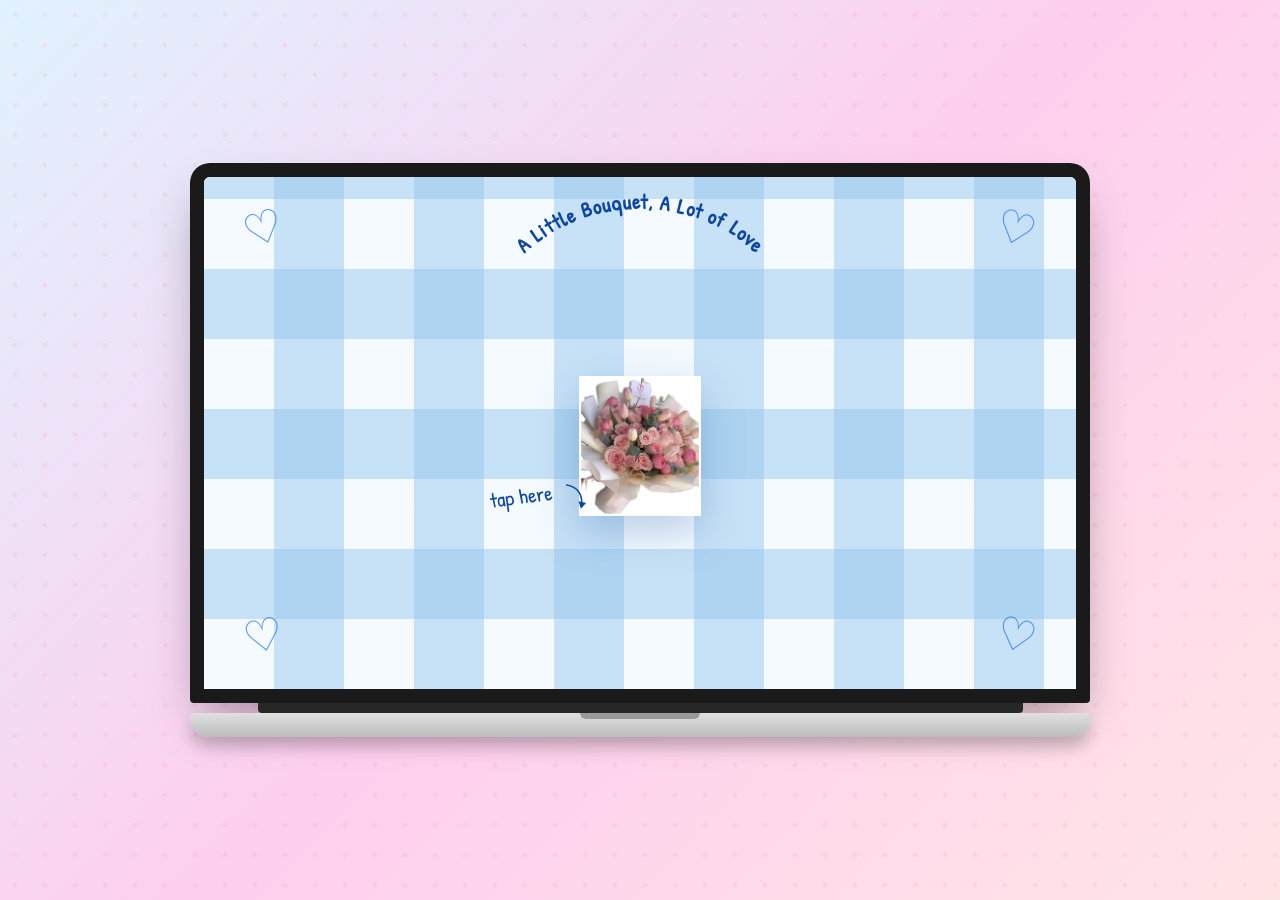
==== index.html @ b3d1d7ff "Initial commit" ====
<!DOCTYPE html>
<html lang="en">
<head>
    <meta charset="UTF-8">
    <meta name="viewport" content="width=device-width, initial-scale=1.0">
    <title>Surprise Gift Card 💖</title>
    <link rel="stylesheet" href="style.css">
    <!-- Google Fonts -->
    <link href="https://fonts.googleapis.com/css2?family=Dancing+Script:wght@700&family=Patrick+Hand&family=Poppins:wght@400;600;800&family=Reenie+Beanie&display=swap" rel="stylesheet">
</head>
<body>

    <div class="heart-bg"></div>

    <div id="laptop-container">
        <div id="laptop-screen">
            <div class="webcam"></div>
            
            <!-- SCENE 0: BLUE GINGHAM STARTING SCREEN WITH POPPING REAL BOUQUET -->
            <div class="scene active" id="scene-intro" onclick="nextScene('acceptance')">
                <!-- 4 Corner Blue Hearts -->
                <div class="corner-heart top-left">♡</div>
                <div class="corner-heart top-right">♡</div>
                <div class="corner-heart bottom-left">♡</div>
                <div class="corner-heart bottom-right">♡</div>

                <!-- Arched Title Over Bouquet -->
                <div class="arched-title-wrapper">
                    <svg viewBox="0 0 600 230" class="arched-svg">
                        <path id="text-curve" d="M 60,210 A 240,190 0 0,1 540,210" fill="transparent" />
                        <text class="arched-text">
                            <textPath xlink:href="#text-curve" startOffset="50%" text-anchor="middle">
                                A Little Bouquet, A Lot of Love
                            </textPath>
                        </text>
                    </svg>
                </div>

                <!-- Center Interactive Real Bouquet & "Tap Here" Arrow -->
                <div class="intro-bouquet-center">
                    <img src="WhatsApp Image 2026-07-29 at 9.22.52 PM.jpeg "alt="Real Flower Bouquet" class="main-bouquet-img">
                    <div class="tap-prompt">
                        <span class="tap-text">tap here</span>
                        <svg class="curved-arrow" viewBox="0 0 60 50">
                            <path d="M 10,10 Q 35,10 40,35" fill="none" stroke="#0d47a1" stroke-width="2.5" stroke-linecap="round"/>
                            <polygon points="34,33 40,45 47,34" fill="#0d47a1"/>
                        </svg>
                    </div>
                </div>
            </div>

            <!-- Scene 1: Acceptance Question -->
            <div class="scene" id="scene-acceptance">
                <div class="scene-content">
                    <h1 class="glow-title">WILL YOU ACCEPT MY GIFT?</h1>
                    <p class="subtitle">POV: A special surprise just for you on Girlfriend's Day 💕</p>
                    
                    <div class="character-wrapper">
                        <div class="cute-character">
                            <div class="eye left"></div>
                            <div class="eye right"></div>
                            <div class="blush left"></div>
                            <div class="blush right"></div>
                            <div class="smile"></div>
                            <div class="holding-heart">❤️</div>
                        </div>
                    </div>

                    <div class="btn-group">
                        <button class="btn btn-yes" onclick="nextScene('choices')">YES! ✨</button>
                        <button class="btn btn-no" id="btn-no" onmouseover="moveButton()" onclick="moveButton()">NO 😜</button>
                    </div>
                </div>
            </div>

            <!-- Scene 2: Choose Gifts -->
            <div class="scene" id="scene-choices">
                <div class="scene-content">
                    <h2>Pick Your First Surprise 🎁</h2>
                    <p class="instruction">Choose one to open first!</p>

                    <div class="choices-container">
                        <div class="choice-card" onclick="selectGift(this, 'letter')">
                            <div class="icon">✉️</div>
                            <h3>Love Letter</h3>
                        </div>
                        <div class="choice-card" onclick="selectGift(this, 'bouquet')">
                            <div class="icon">💐</div>
                            <h3>Flowers</h3>
                        </div>
                        <div class="choice-card" onclick="selectGift(this, 'playlist')">
                            <div class="icon">🎶</div>
                            <h3>Our Song</h3>
                        </div>
                    </div>

                    <button class="btn btn-next hidden" id="btn-reveal" onclick="nextScene('memories')">Reveal Surprise ✨</button>
                </div>
            </div>

            <!-- Scene 3: Letters & Memories -->
            <div class="scene" id="scene-memories">
                <div class="scene-content">
                    <div class="polaroid-card">
                        <div class="polaroid-img">
                            <div class="heart-photo">💖</div>
                        </div>
                        <div class="polaroid-caption">
                            <h3>To My Favorite Person</h3>
                            <p>Every single moment with you is my absolute favorite. Thank you for being so amazing, sweet, and caring!</p>
                        </div>
                    </div>
                    <button class="btn" onclick="nextScene('bouquet')">Build Your Bouquet 💐</button>
                </div>
            </div>

            <!-- Scene 4: Interactive Bouquet -->
            <div class="scene" id="scene-bouquet">
                <div class="scene-content">
                    <h2>Pick Flowers For Your Bouquet 🌸</h2>
                    <p class="instruction">Tap flowers to add them to your wrap!</p>

                    <div class="flower-picker">
                        <span onclick="addFlower('🌹')">🌹</span>
                        <span onclick="addFlower('🌸')">🌸</span>
                        <span onclick="addFlower('🌷')">🌷</span>
                        <span onclick="addFlower('🌻')">🌻</span>
                        <span onclick="addFlower('🌺')">🌺</span>
                        <span onclick="addFlower('✨')">✨</span>
                    </div>

                    <div class="bouquet-display" id="bouquet-display">
                        <div class="bouquet-wrap">💐</div>
                        <div class="flower-container" id="flower-container"></div>
                    </div>

                    <button class="btn" onclick="nextScene('song')">Listen to Our Song 🎵</button>
                </div>
            </div>

            <!-- Scene 5: Music Player -->
            <div class="scene" id="scene-song">
                <div class="scene-content">
                    <h2>I Love You So Much! ❤️</h2>
                    
                    <div class="music-player">
                        <div class="album-art spinning" id="album-art">
                            🎵
                        </div>
                        <div class="song-details">
                            <h3 class="song-title">I Think They Call This Love</h3>
                            <p class="artist-name">Elliot James Reay • <span style="color:#ff7675;">They Call This Love 💕</span></p>
                        </div>
                        <div class="player-controls">
                            <button class="control-btn" onclick="toggleAudio()" id="play-pause-btn">⏸️</button>
                        </div>
                        <div class="progress-bar-container">
                            <div class="progress-bar" id="progress-bar"></div>
                        </div>
                    </div>

                    <button class="btn" style="margin-top: 25px;" onclick="nextScene('scrapbook')">Next ➔</button>
                </div>
            </div>

            <!-- Scene 6: EXACT CANVA WEBPAGE REPLICA WITH RESET BUTTON -->
            <div class="scene" id="scene-scrapbook">
                <!-- Top Canva Navigation -->
                <div class="canva-header">
                    <div class="nav-links">
                        <span>Home</span>
                        <span>Fav</span>
                        <span>Surprise</span>
                        <span>Letter</span>
                    </div>
                </div>

                <!-- Giant Background Text -->
                <div class="bg-love-text">LOVE</div>
                
                <!-- Collage Board -->
                <div class="collage-board">
                    <!-- Polaroid 1: Far Left -->
                    <div class="item polaroid-frame pos-left-photo">
                        <div class="photo">🛵👩‍❤️‍👨</div>
                        <div class="heart-pattern">♥️ ♥️ ♥️ ♥️ ♥️ ♥️</div>
                    </div>

                    <!-- Lyric Card 1: Top Left -->
                    <div class="item lyric-box dark-box pos-top-left-lyric">
                        <div class="lyric-top">
                            <span>🎵 I Like Me Better</span>
                            <span>💖</span>
                        </div>
                        <div class="highlight-pill">Damn, I like me better when I'm with you 💕</div>
                    </div>

                    <!-- Lyric Card 2: Bottom Left -->
                    <div class="item lyric-box white-box pos-bottom-left-lyric">
                        <div class="lyric-top" style="color: #888;">we fell in love in oct...</div>
                        <p class="lyric-text">
                            <span class="red-circle">my girl</span>, my girl<br>
                            you'll be my girl 💕<br>
                            <span class="red-circle">my girl, my girl</span>
                        </p>
                    </div>

                    <!-- Polaroid 2: Center Left -->
                    <div class="item polaroid-frame pos-mid-left-photo">
                        <div class="photo">🏖️👫</div>
                        <div class="heart-pattern">♥️ ♥️ ♥️ ♥️ ♥️ ♥️</div>
                    </div>

                    <!-- Torn Note: Top Center -->
                    <div class="item torn-note pos-top-note">
                        p.s. i love u
                    </div>

                    <!-- Polaroid 3: Center Right -->
                    <div class="item polaroid-frame pos-center-photo">
                        <div class="photo">☕🥰</div>
                        <div class="heart-pattern">♥️ ♥️ ♥️ ♥️ ♥️ ♥️</div>
                    </div>

                    <!-- Lyric Card 3: Bottom Center -->
                    <div class="item lyric-box red-box pos-bottom-mid-lyric">
                        <div class="lyric-top">♥️ Nothing • Bruno Major</div>
                        <p class="lyric-text" style="font-size: 0.7rem; opacity: 0.9;">
                            Dumb conversations<br>lose track of time...
                        </p>
                    </div>

                    <!-- Lyric Card 4: Mid Right -->
                    <div class="item lyric-box hot-pink-box pos-right-lyric">
                        <div class="lyric-top">we fell in love in october 💕</div>
                        <p class="lyric-text">
                            You will be my world<br>
                            My world, my world,<br>
                            <span class="white-circle">my world</span>
                        </p>
                    </div>

                    <!-- Polaroid 4: Far Right -->
                    <div class="item polaroid-frame pos-right-photo">
                        <div class="photo">😘👩‍❤️‍👨</div>
                        <div class="heart-pattern">♥️ ♥️ ♥️ ♥️ ♥️ ♥️</div>
                    </div>
                </div>

                <!-- FLOATING RESET BUTTON AT BOTTOM CENTER -->
                <div class="reset-wrapper">
                    <button class="btn-reset" onclick="resetApp()">Start Again 🔄</button>
                </div>
            </div>

        </div>

        <!-- Laptop Hardware Detailing -->
        <div id="laptop-hinge"></div>
        <div id="laptop-keyboard-base">
            <div class="notch"></div>
        </div>
    </div>

    <!-- Audio Element -->
    <audio id="myAudio" loop>
        <source src="they-call-this-love.mp3" type="audio/mpeg">
    </audio>

    <script src="script.js"></script>
</body>
</html>
---- style.css ----
* {
    box-sizing: border-box;
    margin: 0;
    padding: 0;
}

body {
    font-family: 'Poppins', sans-serif;
    background: linear-gradient(135deg, #e0f2fe 0%, #fecfef 50%, #ffe4e6 100%);
    display: flex;
    justify-content: center;
    align-items: center;
    min-height: 100vh;
    overflow: hidden;
    position: relative;
}

/* Background Animations */
.heart-bg {
    position: absolute;
    width: 100%;
    height: 100%;
    background-image: radial-gradient(#ff85a1 10%, transparent 11%);
    background-size: 30px 30px;
    opacity: 0.15;
}

/* Laptop Frame Styling */
#laptop-container {
    width: 95%;
    max-width: 900px;
    display: flex;
    flex-direction: column;
    align-items: center;
    perspective: 1000px;
}

#laptop-screen {
    width: 100%;
    height: 540px;
    background-color: #fdfbfb;
    border: 14px solid #1a1a1a;
    border-radius: 20px 20px 4px 4px;
    box-shadow: 0 25px 50px -12px rgba(0, 0, 0, 0.35);
    position: relative;
    overflow: hidden;
    display: flex;
    flex-direction: column;
}

.webcam {
    width: 8px;
    height: 8px;
    background-color: #333;
    border-radius: 50%;
    position: absolute;
    top: -10px;
    left: 50%;
    transform: translateX(-50%);
    z-index: 100;
}

#laptop-hinge {
    width: 85%;
    height: 10px;
    background: #333;
    border-radius: 0 0 4px 4px;
}

#laptop-keyboard-base {
    width: 100%;
    height: 24px;
    background: linear-gradient(to bottom, #e0e0e0, #bcbcbc);
    border-radius: 4px 4px 18px 18px;
    box-shadow: 0 10px 15px rgba(0,0,0,0.2);
    position: relative;
}

.notch {
    width: 120px;
    height: 6px;
    background: #999;
    margin: 0 auto;
    border-radius: 0 0 6px 6px;
}

/* Scenes Container */
.scene {
    display: none;
    width: 100%;
    height: 100%;
    padding: 30px;
    position: absolute;
    top: 0;
    left: 0;
    opacity: 0;
    transition: opacity 0.5s ease-in-out;
    background: #fff;
}

.scene.active {
    display: flex;
    opacity: 1;
}

/* SCENE 0: BLUE GINGHAM STARTING SCREEN */
#scene-intro {
    background-color: #f4faff;
    background-image: 
        repeating-linear-gradient(90deg, transparent, transparent 70px, rgba(144, 195, 235, 0.45) 70px, rgba(144, 195, 235, 0.45) 140px),
        repeating-linear-gradient(0deg, transparent, transparent 70px, rgba(144, 195, 235, 0.45) 70px, rgba(144, 195, 235, 0.45) 140px);
    cursor: pointer;
    position: relative;
    overflow: hidden;
    flex-direction: column;
    justify-content: center;
    align-items: center;
}

/* 4 Tilted Corner Hearts */
.corner-heart {
    position: absolute;
    font-size: 2.8rem;
    color: #2b78e4;
    font-weight: 300;
    opacity: 0.75;
    user-select: none;
    line-height: 1;
}
.corner-heart.top-left { top: 30px; left: 40px; transform: rotate(-18deg); }
.corner-heart.top-right { top: 30px; right: 40px; transform: rotate(18deg); }
.corner-heart.bottom-left { bottom: 30px; left: 40px; transform: rotate(-12deg); }
.corner-heart.bottom-right { bottom: 30px; right: 40px; transform: rotate(15deg); }

/* Arched SVG Text */
.arched-title-wrapper {
    width: 100%;
    max-width: 580px;
    height: 140px;
    position: absolute;
    top: 20px;
    display: flex;
    justify-content: center;
    pointer-events: none;
}
.arched-svg { width: 100%; height: 100%; overflow: visible; }
.arched-text {
    font-family: 'Patrick Hand', 'Reenie Beanie', cursive;
    font-size: 34px;
    font-weight: 700;
    fill: #0d47a1;
    letter-spacing: 1.5px;
}

/* Center Bouquet Container - Adjusted margin to fit smaller image */
.intro-bouquet-center {
    position: relative;
    margin-top: 25px; 
    display: flex;
    flex-direction: column;
    align-items: center;
}

/* REAL FLOWER BOUQUET IMAGE - Scaled down to fit perfectly */
.main-bouquet-img {
    width: 140px;
    height: auto;
    max-height: 140px;
    object-fit: contain;
    filter: drop-shadow(0 15px 20px rgba(13, 71, 161, 0.25));
    animation: continuousPop 1.6s infinite cubic-bezier(0.175, 0.885, 0.32, 1.275);
    user-select: none;
    pointer-events: auto;
}

.tap-prompt {
    position: absolute;
    bottom: 5px;
    left: -80px;
    display: flex;
    align-items: center;
    pointer-events: none;
}
.tap-text {
    font-family: 'Patrick Hand', cursive;
    font-size: 1.3rem;
    color: #0d47a1;
    margin-right: 5px;
    transform: rotate(-8deg);
}
.curved-arrow { width: 40px; height: 30px; transform: rotate(10deg); }

/* Continuous Popping Keyframes - Adjusted scale to prevent clipping */
@keyframes continuousPop {
    0% {
        transform: scale(1) rotate(0deg);
    }
    18% {
        transform: scale(1.12) rotate(-3deg);
    }
    32% {
        transform: scale(0.95) rotate(2deg);
    }
    48% {
        transform: scale(1.08) rotate(-1deg);
    }
    65% {
        transform: scale(0.98) rotate(1deg);
    }
    100% {
        transform: scale(1) rotate(0deg);
    }
}

/* STANDARD SCENE CONTENT STYLING */
.scene-content {
    width: 100%;
    height: 100%;
    display: flex;
    flex-direction: column;
    justify-content: center;
    align-items: center;
    text-align: center;
    z-index: 10;
}

/* Typography & Buttons */
h1, h2 {
    color: #d63031;
    font-family: 'Dancing Script', cursive;
    font-size: 2.8rem;
    margin-bottom: 10px;
}

.instruction, .subtitle {
    color: #636e72;
    margin-bottom: 25px;
    font-size: 1rem;
}

.btn {
    background: linear-gradient(135deg, #ff7675, #d63031);
    color: white;
    border: none;
    padding: 12px 30px;
    font-size: 1.1rem;
    font-weight: 600;
    border-radius: 30px;
    cursor: pointer;
    box-shadow: 0 4px 15px rgba(214, 48, 49, 0.3);
    transition: all 0.3s ease;
    margin: 10px;
    z-index: 20;
}

.btn:hover {
    transform: translateY(-2px);
    box-shadow: 0 6px 20px rgba(214, 48, 49, 0.4);
}

.btn-no { background: #636e72; box-shadow: none; position: relative; }
.btn.hidden { display: none; }

/* Custom CSS Character */
.character-wrapper { margin: 20px 0; }
.cute-character {
    width: 100px; height: 100px; background: #fffae6; border-radius: 50%;
    position: relative; border: 3px solid #ff7675; box-shadow: 0 8px 16px rgba(0,0,0,0.1);
    animation: bounce 2s infinite ease-in-out;
}
.eye { width: 10px; height: 14px; background: #2d3436; border-radius: 50%; position: absolute; top: 35px; }
.eye.left { left: 28px; } .eye.right { right: 28px; }
.blush { width: 14px; height: 8px; background: #ff7675; border-radius: 50%; opacity: 0.6; position: absolute; top: 50px; }
.blush.left { left: 18px; } .blush.right { right: 18px; }
.smile { width: 16px; height: 8px; border-bottom: 3px solid #2d3436; border-radius: 0 0 10px 10px; position: absolute; bottom: 30px; left: 42px; }
.holding-heart { font-size: 1.5rem; position: absolute; bottom: -5px; right: 35px; animation: pulse 1.5s infinite; }

/* Scene 2 Cards */
.choices-container { display: flex; gap: 20px; margin-bottom: 25px; }
.choice-card {
    background: white; padding: 20px; border-radius: 15px; border: 2px solid #ffeaa7;
    cursor: pointer; width: 140px; transition: all 0.3s ease; box-shadow: 0 4px 10px rgba(0,0,0,0.05);
}
.choice-card:hover { transform: translateY(-5px); border-color: #ff7675; }
.choice-card.selected { border-color: #d63031; background: #fff5f5; transform: scale(1.05); }
.choice-card .icon { font-size: 2.5rem; margin-bottom: 10px; }

/* Polaroid Card (Scene 3) */
.polaroid-card {
    background: white; padding: 15px 15px 25px 15px; box-shadow: 0 10px 25px rgba(0,0,0,0.15);
    transform: rotate(-2deg); max-width: 300px; margin-bottom: 25px; border-radius: 4px;
}
.polaroid-img { background: #ffeaa7; height: 180px; display: flex; justify-content: center; align-items: center; font-size: 4rem; border-radius: 2px; }
.polaroid-caption h3 { font-family: 'Dancing Script', cursive; font-size: 1.8rem; margin-top: 15px; }
.polaroid-caption p { font-size: 0.85rem; color: #636e72; margin-top: 5px; }

/* Flower Builder */
.flower-picker { font-size: 2rem; display: flex; gap: 15px; background: white; padding: 10px 20px; border-radius: 30px; box-shadow: 0 4px 10px rgba(0,0,0,0.05); margin-bottom: 15px; }
.flower-picker span { cursor: pointer; transition: transform 0.2s; }
.flower-picker span:hover { transform: scale(1.3); }
.bouquet-display { position: relative; height: 120px; width: 100%; display: flex; justify-content: center; align-items: center; }
.bouquet-wrap { font-size: 4rem; }
.flower-container { position: absolute; top: 10px; display: flex; gap: 5px; }

/* Music Player */
.music-player { background: white; padding: 25px; border-radius: 20px; box-shadow: 0 10px 30px rgba(0,0,0,0.08); width: 280px; display: flex; flex-direction: column; align-items: center; }
.album-art { width: 100px; height: 100px; background: linear-gradient(135deg, #ff7675, #ffeaa7); border-radius: 50%; display: flex; justify-content: center; align-items: center; font-size: 2.5rem; margin-bottom: 15px; box-shadow: 0 6px 15px rgba(0,0,0,0.1); }
.album-art.spinning { animation: spin 8s linear infinite; }
.song-title { font-size: 1.1rem; color: #2d3436; font-weight: 600; }
.artist-name { font-size: 0.85rem; color: #636e72; margin-bottom: 15px; }
.control-btn { background: none; border: none; font-size: 2.2rem; cursor: pointer; transition: transform 0.2s; }
.control-btn:hover { transform: scale(1.1); }
.progress-bar-container { width: 100%; height: 6px; background: #dfe6e9; border-radius: 3px; margin-top: 15px; overflow: hidden; }
.progress-bar { width: 0%; height: 100%; background: #ff7675; transition: width 0.2s linear; }

/* SCENE 6: EXACT CANVA WEBPAGE REPLICA STYLING */
.scene#scene-scrapbook {
    background: #ff708a;
    padding: 0;
    overflow: hidden;
    position: relative;
    display: none;
}

.scene#scene-scrapbook.active {
    display: block;
}

/* Canva Header Bar */
.canva-header {
    width: 100%;
    padding: 12px 25px;
    display: flex;
    justify-content: flex-end;
    position: absolute;
    top: 0;
    left: 0;
    z-index: 20;
}

.nav-links {
    display: flex;
    gap: 20px;
    font-size: 0.8rem;
    color: rgba(255, 255, 255, 0.85);
    font-weight: 600;
    letter-spacing: 1px;
}

/* Giant Bold "LOVE" Background Text */
.bg-love-text {
    position: absolute;
    width: 100%;
    text-align: center;
    top: 50%;
    left: 50%;
    transform: translate(-50%, -50%);
    font-size: 19rem;
    font-weight: 900;
    color: #f31a45;
    letter-spacing: -5px;
    line-height: 1;
    user-select: none;
    z-index: 1;
}

/* Collage Container */
.collage-board {
    position: relative;
    width: 100%;
    height: 100%;
    z-index: 5;
}

.item {
    position: absolute;
    box-shadow: 0 12px 25px rgba(0,0,0,0.22);
    transition: all 0.3s cubic-bezier(0.175, 0.885, 0.32, 1.275);
    cursor: pointer;
}

.item:hover {
    transform: scale(1.18) rotate(0deg) !important;
    z-index: 100 !important;
    box-shadow: 0 20px 40px rgba(0,0,0,0.35);
}

/* Polaroid Frames with Heart Pattern */
.polaroid-frame {
    background: #ffffff;
    padding: 8px 8px 12px 8px;
    border-radius: 4px;
    width: 135px;
    text-align: center;
    border: 3px solid #fff;
}

.polaroid-frame .photo {
    background: #ffe6eb;
    height: 100px;
    display: flex;
    justify-content: center;
    align-items: center;
    font-size: 2.8rem;
    border-radius: 2px;
}

.heart-pattern {
    font-size: 8px;
    color: #ff4757;
    letter-spacing: 2px;
    margin-top: 6px;
    line-height: 10px;
    overflow: hidden;
    white-space: nowrap;
}

/* Lyric Boxes */
.lyric-box {
    padding: 10px 12px;
    border-radius: 12px;
    width: 155px;
    text-align: left;
}

.dark-box { background: rgba(30, 39, 46, 0.88); color: white; border: 1px solid rgba(255,255,255,0.2); }
.white-box { background: #ffffff; color: #2d3436; }
.red-box { background: #ff3838; color: white; }
.hot-pink-box { background: #ff007f; color: white; border: 2px solid #fff; }

.lyric-top { font-size: 0.6rem; opacity: 0.85; margin-bottom: 6px; font-weight: 600; }
.lyric-text { font-size: 0.75rem; font-weight: 600; line-height: 1.3; }

.highlight-pill {
    background: rgba(255, 234, 167, 0.25);
    border: 1px solid #ffeaa7;
    color: #fff;
    padding: 4px 6px;
    border-radius: 6px;
    font-size: 0.72rem;
    font-weight: 600;
}

/* Hand-drawn red & white circles around words */
.red-circle {
    border: 1.5px solid #ff4757;
    padding: 1px 4px;
    border-radius: 10px;
    display: inline-block;
    color: #ff4757;
}

.white-circle {
    border: 1.5px solid #ffffff;
    padding: 1px 5px;
    border-radius: 12px;
    display: inline-block;
}

/* Torn Sticky Note */
.torn-note {
    background: #fef08a;
    color: #422006;
    padding: 8px 16px;
    font-family: 'Reenie Beanie', 'Dancing Script', cursive;
    font-size: 1.5rem;
    border-radius: 2px;
    box-shadow: 2px 4px 10px rgba(0,0,0,0.15);
}

/* Coordinates */
.pos-left-photo { top: 110px; left: -15px; transform: rotate(-12deg); z-index: 10; }
.pos-top-left-lyric { top: 50px; left: 110px; transform: rotate(6deg); z-index: 12; }
.pos-bottom-left-lyric { bottom: 40px; left: 20px; transform: rotate(-6deg); z-index: 14; }
.pos-mid-left-photo { bottom: 80px; left: 170px; transform: rotate(8deg); z-index: 11; }

.pos-top-note { top: 35px; left: 50%; transform: translateX(-50%) rotate(-4deg); z-index: 15; }
.pos-center-photo { top: 120px; left: 47%; transform: rotate(5deg); z-index: 9; }
.pos-bottom-mid-lyric { bottom: 30px; left: 46%; transform: rotate(-4deg); z-index: 16; }

.pos-right-lyric { top: 90px; right: 80px; transform: rotate(-8deg); z-index: 13; }
.pos-right-photo { bottom: 50px; right: 15px; transform: rotate(10deg); z-index: 12; }

/* FLOATING RESET BUTTON STYLING */
.reset-wrapper {
    position: absolute;
    bottom: 12px;
    left: 50%;
    transform: translateX(-50%);
    z-index: 120;
}

.btn-reset {
    background: #ffffff;
    color: #f31a45;
    border: none;
    padding: 8px 22px;
    font-size: 0.9rem;
    font-weight: 700;
    border-radius: 25px;
    cursor: pointer;
    box-shadow: 0 6px 20px rgba(0, 0, 0, 0.25);
    transition: all 0.3s cubic-bezier(0.175, 0.885, 0.32, 1.275);
    font-family: 'Poppins', sans-serif;
}

.btn-reset:hover {
    background: #f31a45;
    color: #ffffff;
    transform: scale(1.08);
}

/* Animations */
@keyframes bounce { 0%, 100% { transform: translateY(0); } 50% { transform: translateY(-10px); } }
@keyframes pulse { 0%, 100% { transform: scale(1); } 50% { transform: scale(1.2); } }
@keyframes spin { 100% { transform: rotate(360deg); } }
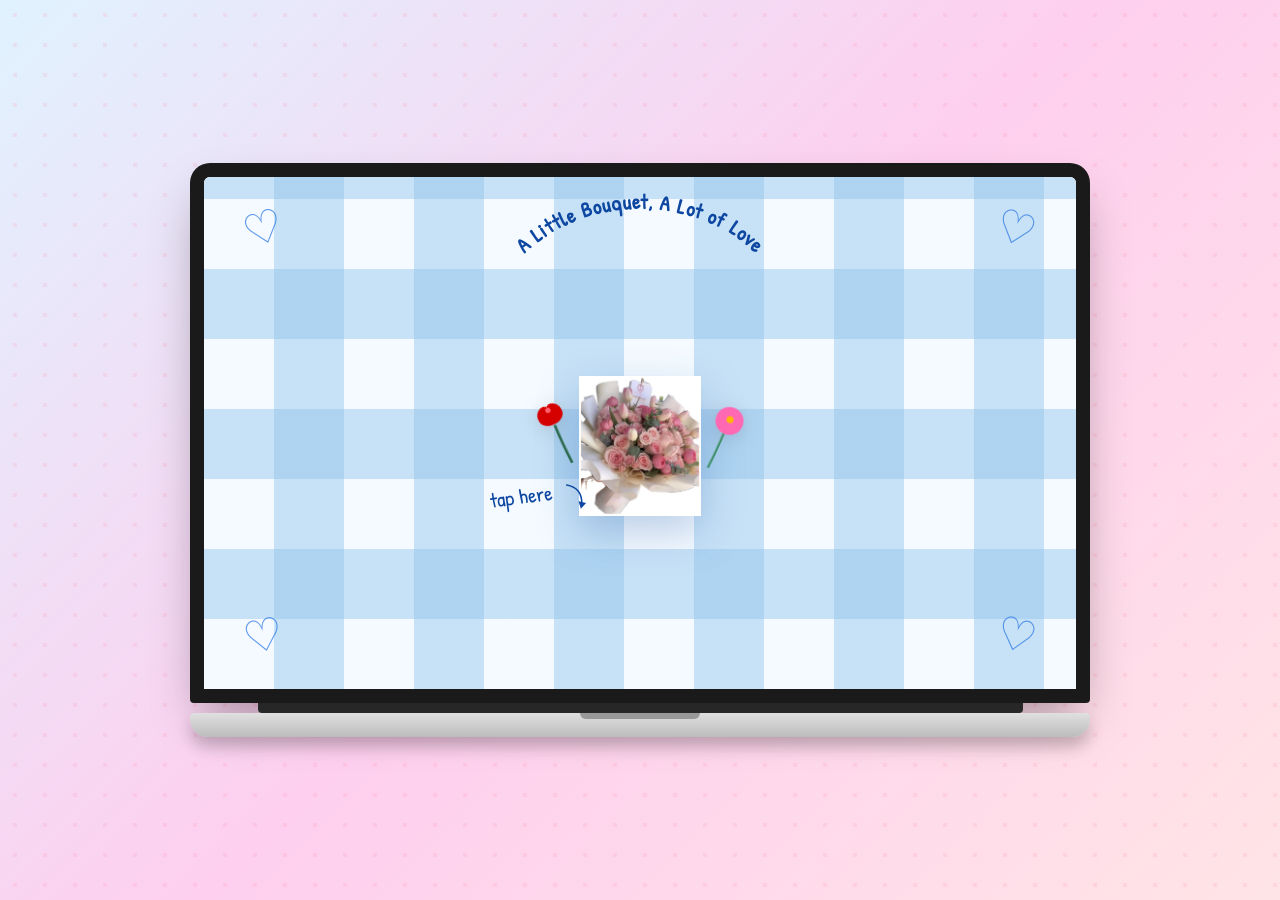
==== commit 257b4263: "feat: improve gift interaction and bouquet design" ====
--- a/index.html
+++ b/index.html
@@ -38,7 +38,17 @@
 
                 <!-- Center Interactive Real Bouquet & "Tap Here" Arrow -->
                 <div class="intro-bouquet-center">
-                    <img src="WhatsApp Image 2026-07-29 at 9.22.52 PM.jpeg "alt="Real Flower Bouquet" class="main-bouquet-img">
+                    <!-- Real Bouquet Image -->
+                    <img src="WhatsApp Image 2026-07-29 at 9.22.52 PM.jpeg" alt="Real Flower Bouquet" class="main-bouquet-img" onerror="this.src='flower-bouquet-pictures-k9kh3gkwjhd8zxvq.jpg'">
+                    
+                    <!-- Decorative Real SVG Blooming Flowers -->
+                    <div class="intro-flower-accent left-accent">
+                        <svg viewBox="0 0 100 160"><path d="M 50 65 Q 48 110 50 160" stroke="#2d6a4f" stroke-width="6"/><path d="M 22 48 C 15 23, 40 8, 50 20 C 60 8, 85 23, 78 48 C 70 68, 30 68, 22 48 Z" fill="#d50000"/><circle cx="50" cy="28" r="6" fill="#ff616f"/></svg>
+                    </div>
+                    <div class="intro-flower-accent right-accent">
+                        <svg viewBox="0 0 100 160"><path d="M 50 72 Q 52 115 50 160" stroke="#40916c" stroke-width="5"/><circle cx="50" cy="42" r="32" fill="#ff69b4"/><circle cx="50" cy="39" r="8" fill="#ffb703"/></svg>
+                    </div>
+
                     <div class="tap-prompt">
                         <span class="tap-text">tap here</span>
                         <svg class="curved-arrow" viewBox="0 0 60 50">
@@ -73,32 +83,45 @@
                 </div>
             </div>
 
-            <!-- Scene 2: Choose Gifts -->
+            <!-- Scene 2: Choose Gifts (5 Independent Gifts) -->
             <div class="scene" id="scene-choices">
                 <div class="scene-content">
-                    <h2>Pick Your First Surprise 🎁</h2>
-                    <p class="instruction">Choose one to open first!</p>
+                    <h2>Pick Your Surprise 🎁</h2>
+                    <p class="instruction">Tap any gift box to open its surprise immediately!</p>
 
                     <div class="choices-container">
-                        <div class="choice-card" onclick="selectGift(this, 'letter')">
+                        <div class="choice-card" data-gift="letter" data-index="0" onclick="selectGift(this, 'letter')">
                             <div class="icon">✉️</div>
                             <h3>Love Letter</h3>
-                        </div>
-                        <div class="choice-card" onclick="selectGift(this, 'bouquet')">
+                            <span class="card-subtitle">Gift #1</span>
+                        </div>
+                        <div class="choice-card" data-gift="bouquet" data-index="1" onclick="selectGift(this, 'bouquet')">
                             <div class="icon">💐</div>
                             <h3>Flowers</h3>
-                        </div>
-                        <div class="choice-card" onclick="selectGift(this, 'playlist')">
+                            <span class="card-subtitle">Gift #2</span>
+                        </div>
+                        <div class="choice-card" data-gift="song" data-index="2" onclick="selectGift(this, 'song')">
                             <div class="icon">🎶</div>
                             <h3>Our Song</h3>
-                        </div>
-                    </div>
-
-                    <button class="btn btn-next hidden" id="btn-reveal" onclick="nextScene('memories')">Reveal Surprise ✨</button>
-                </div>
-            </div>
-
-            <!-- Scene 3: Letters & Memories -->
+                            <span class="card-subtitle">Gift #3</span>
+                        </div>
+                        <div class="choice-card" data-gift="photos" data-index="3" onclick="selectGift(this, 'photos')">
+                            <div class="icon">📸</div>
+                            <h3>Memories</h3>
+                            <span class="card-subtitle">Gift #4</span>
+                        </div>
+                        <div class="choice-card" data-gift="secret" data-index="4" onclick="selectGift(this, 'secret')">
+                            <div class="icon">🎁</div>
+                            <h3>Secret Note</h3>
+                            <span class="card-subtitle">Gift #5</span>
+                        </div>
+                    </div>
+
+                    <button class="btn btn-secondary" onclick="nextScene('scrapbook')">View Scrapbook ✨</button>
+                </div>
+            </div>
+
+            
             <div class="scene" id="scene-memories">
                 <div class="scene-content">
                     <div class="polaroid-card">
@@ -110,31 +133,65 @@
                             <p>Every single moment with you is my absolute favorite. Thank you for being so amazing, sweet, and caring!</p>
                         </div>
                     </div>
-                    <button class="btn" onclick="nextScene('bouquet')">Build Your Bouquet 💐</button>
-                </div>
-            </div>
-
-            <!-- Scene 4: Interactive Bouquet -->
+                    <div class="btn-group">
+                        <button class="btn btn-secondary" onclick="nextScene('choices')">🎁 Back to Gifts</button>
+                        <button class="btn" onclick="nextScene('scrapbook')">See Scrapbook ✨</button>
+                    </div>
+                </div>
+            </div>
+
+            
             <div class="scene" id="scene-bouquet">
-                <div class="scene-content">
-                    <h2>Pick Flowers For Your Bouquet 🌸</h2>
-                    <p class="instruction">Tap flowers to add them to your wrap!</p>
-
-                    <div class="flower-picker">
-                        <span onclick="addFlower('🌹')">🌹</span>
-                        <span onclick="addFlower('🌸')">🌸</span>
-                        <span onclick="addFlower('🌷')">🌷</span>
-                        <span onclick="addFlower('🌻')">🌻</span>
-                        <span onclick="addFlower('🌺')">🌺</span>
-                        <span onclick="addFlower('✨')">✨</span>
-                    </div>
-
-                    <div class="bouquet-display" id="bouquet-display">
-                        <div class="bouquet-wrap">💐</div>
-                        <div class="flower-container" id="flower-container"></div>
-                    </div>
-
-                    <button class="btn" onclick="nextScene('song')">Listen to Our Song 🎵</button>
+                <div class="scene-content bouquet-studio-content">
+                    <h2>Craft Your Real Flower Bouquet 🌸</h2>
+                    <p class="instruction">Tap high-quality flowers to arrange a custom bouquet! (Tap bouquet flowers to remove)</p>
+
+                    <div class="flower-picker-grid">
+                        <div class="flower-pick-btn" onclick="addFlowerToBouquet('rose')">
+                            <div class="svg-thumb"><svg viewBox="0 0 100 160"><path d="M 50 65 Q 48 110 50 160" stroke="#2d6a4f" stroke-width="6"/><path d="M 22 48 C 15 23, 40 8, 50 20 C 60 8, 85 23, 78 48 C 70 68, 30 68, 22 48 Z" fill="#d50000"/><circle cx="50" cy="28" r="6" fill="#ff616f"/></svg></div>
+                            <span>Rose</span>
+                        </div>
+                        <div class="flower-pick-btn" onclick="addFlowerToBouquet('peony')">
+                            <div class="svg-thumb"><svg viewBox="0 0 100 160"><path d="M 50 72 Q 52 115 50 160" stroke="#40916c" stroke-width="5"/><circle cx="50" cy="42" r="32" fill="#ff69b4"/><circle cx="50" cy="39" r="8" fill="#ffb703"/></svg></div>
+                            <span>Peony</span>
+                        </div>
+                        <div class="flower-pick-btn" onclick="addFlowerToBouquet('sunflower')">
+                            <div class="svg-thumb"><svg viewBox="0 0 100 160"><path d="M 50 68 Q 48 110 50 160" stroke="#2d6a4f" stroke-width="6"/><circle cx="50" cy="42" r="34" fill="#ffaa00"/><circle cx="50" cy="42" r="16" fill="#4a1508"/></svg></div>
+                            <span>Sunflower</span>
+                        </div>
+                        <div class="flower-pick-btn" onclick="addFlowerToBouquet('orchid')">
+                            <div class="svg-thumb"><svg viewBox="0 0 100 160"><path d="M 50 68 Q 60 110 50 160" stroke="#38b000" stroke-width="4"/><ellipse cx="32" cy="34" rx="16" ry="13" fill="#7209b7"/><ellipse cx="68" cy="34" rx="16" ry="13" fill="#7209b7"/><path d="M 39 46 Q 50 62 61 46 Z" fill="#ff007f"/></svg></div>
+                            <span>Orchid</span>
+                        </div>
+                        <div class="flower-pick-btn" onclick="addFlowerToBouquet('daisy')">
+                            <div class="svg-thumb"><svg viewBox="0 0 100 160"><path d="M 50 66 Q 48 110 50 160" stroke="#70e000" stroke-width="4"/><circle cx="50" cy="40" r="30" fill="#ffffff" stroke="#ccc" stroke-width="1"/><circle cx="50" cy="40" r="10" fill="#ffc300"/></svg></div>
+                            <span>Daisy</span>
+                        </div>
+                        <div class="flower-pick-btn" onclick="addFlowerToBouquet('hydrangea')">
+                            <div class="svg-thumb"><svg viewBox="0 0 100 160"><path d="M 50 75 Q 50 115 50 160" stroke="#2b9348" stroke-width="5"/><circle cx="50" cy="40" r="30" fill="#4361ee"/></svg></div>
+                            <span>Hydrangea</span>
+                        </div>
+                    </div>
+
+                    <div class="bouquet-wrapper-stage">
+                        <div class="bouquet-wrap-back"></div>
+                        <div class="bouquet-flowers-stage" id="bouquet-flowers-stage"></div>
+                        <div class="bouquet-wrap-front">
+                            <div class="ribbon-bow">🎀</div>
+                        </div>
+                    </div>
+
+                    <!-- Bouquet Toolbar & Controls -->
+                    <div class="bouquet-controls-bar">
+                        <span class="bouquet-count-badge" id="bouquet-count">0 / 12 Flowers</span>
+                        <button class="btn-sm" onclick="addPresetBouquet()">Full Bouquet 💐</button>
+                        <button class="btn-sm btn-outline" onclick="clearBouquet()">Clear 🗑️</button>
+                    </div>
+
+                    <div class="btn-group" style="margin-top: 10px;">
+                        <button class="btn btn-secondary" onclick="nextScene('choices')">🎁 Back to Gifts</button>
+                        <button class="btn" onclick="nextScene('scrapbook')">See Scrapbook ✨</button>
+                    </div>
                 </div>
             </div>
 
@@ -159,7 +216,60 @@
                         </div>
                     </div>
 
-                    <button class="btn" style="margin-top: 25px;" onclick="nextScene('scrapbook')">Next ➔</button>
+                    <div class="btn-group" style="margin-top: 25px;">
+                        <button class="btn btn-secondary" onclick="nextScene('choices')">🎁 Back to Gifts</button>
+                        <button class="btn" onclick="nextScene('scrapbook')">See Scrapbook ✨</button>
+                    </div>
+                </div>
+            </div>
+
+            <!-- Scene 6: Photo Memories Surprise (Gift #4) -->
+            <div class="scene" id="scene-photos">
+                <div class="scene-content">
+                    <h2>Our Special Memories 📸</h2>
+                    <p class="instruction">Moments that mean the world to me 💕</p>
+
+                    <div class="photo-gallery-grid">
+                        <div class="photo-card-item">
+                            <div class="photo-frame">🛵👩‍❤️‍👨</div>
+                            <p>Sunset Rides</p>
+                        </div>
+                        <div class="photo-card-item">
+                            <div class="photo-frame">🏖️👫</div>
+                            <p>Beach Walks</p>
+                        </div>
+                        <div class="photo-card-item">
+                            <div class="photo-frame">☕🥰</div>
+                            <p>Coffee Dates</p>
+                        </div>
+                    </div>
+
+                    <div class="btn-group" style="margin-top: 20px;">
+                        <button class="btn btn-secondary" onclick="nextScene('choices')">🎁 Back to Gifts</button>
+                        <button class="btn" onclick="nextScene('scrapbook')">See Scrapbook ✨</button>
+                    </div>
+                </div>
+            </div>
+
+            <!-- Scene 7: Secret Love Coupon Surprise (Gift #5) -->
+            <div class="scene" id="scene-secret">
+                <div class="scene-content">
+                    <h2>Your Secret Gift 🎁✨</h2>
+                    <p class="instruction">Redeemable anytime for your favorite person!</p>
+
+                    <div class="coupon-card">
+                        <div class="coupon-header">OFFICIAL LOVE COUPON 💖</div>
+                        <div class="coupon-body">
+                            <h3>Good For 100,000 Hugs & A Cute Date Night 🍿👩‍❤️‍👨</h3>
+                            <p>Valid forever • Non-refundable • Unlimited extra kisses included!</p>
+                        </div>
+                        <div class="coupon-stamp">APPROVED 💕</div>
+                    </div>
+
+                    <div class="btn-group" style="margin-top: 20px;">
+                        <button class="btn btn-secondary" onclick="nextScene('choices')">🎁 Back to Gifts</button>
+                        <button class="btn" onclick="nextScene('scrapbook')">See Scrapbook ✨</button>
+                    </div>
                 </div>
             </div>
 
--- a/style.css
+++ b/style.css
@@ -171,6 +171,34 @@
     animation: continuousPop 1.6s infinite cubic-bezier(0.175, 0.885, 0.32, 1.275);
     user-select: none;
     pointer-events: auto;
+}
+
+/* Decorative Flower Accents around Starting Bouquet */
+.intro-flower-accent {
+    position: absolute;
+    width: 45px;
+    height: 70px;
+    filter: drop-shadow(0 4px 10px rgba(0,0,0,0.15));
+    pointer-events: none;
+}
+
+.intro-flower-accent.left-accent {
+    left: -35px;
+    top: 20px;
+    transform: rotate(-25deg);
+    animation: bounce 2.2s infinite ease-in-out;
+}
+
+.intro-flower-accent.right-accent {
+    right: -35px;
+    top: 25px;
+    transform: rotate(25deg);
+    animation: bounce 2.5s infinite ease-in-out 0.3s;
+}
+
+.intro-flower-accent svg {
+    width: 100%;
+    height: 100%;
 }
 
 .tap-prompt {
@@ -261,6 +289,23 @@
 .btn-no { background: #636e72; box-shadow: none; position: relative; }
 .btn.hidden { display: none; }
 
+.btn-group {
+    display: flex;
+    gap: 12px;
+    flex-wrap: wrap;
+    justify-content: center;
+    align-items: center;
+}
+
+.btn-secondary {
+    background: linear-gradient(135deg, #636e72, #2d3436);
+    box-shadow: 0 4px 15px rgba(45, 52, 54, 0.25);
+}
+
+.btn-secondary:hover {
+    box-shadow: 0 6px 20px rgba(45, 52, 54, 0.35);
+}
+
 /* Custom CSS Character */
 .character-wrapper { margin: 20px 0; }
 .cute-character {
@@ -275,15 +320,310 @@
 .smile { width: 16px; height: 8px; border-bottom: 3px solid #2d3436; border-radius: 0 0 10px 10px; position: absolute; bottom: 30px; left: 42px; }
 .holding-heart { font-size: 1.5rem; position: absolute; bottom: -5px; right: 35px; animation: pulse 1.5s infinite; }
 
-/* Scene 2 Cards */
-.choices-container { display: flex; gap: 20px; margin-bottom: 25px; }
+/* Scene 2 Cards (5 Gifts Grid Layout) */
+.choices-container {
+    display: flex;
+    gap: 12px;
+    margin-bottom: 25px;
+    flex-wrap: wrap;
+    justify-content: center;
+    max-width: 720px;
+}
+
 .choice-card {
-    background: white; padding: 20px; border-radius: 15px; border: 2px solid #ffeaa7;
-    cursor: pointer; width: 140px; transition: all 0.3s ease; box-shadow: 0 4px 10px rgba(0,0,0,0.05);
-}
-.choice-card:hover { transform: translateY(-5px); border-color: #ff7675; }
-.choice-card.selected { border-color: #d63031; background: #fff5f5; transform: scale(1.05); }
-.choice-card .icon { font-size: 2.5rem; margin-bottom: 10px; }
+    background: white;
+    padding: 14px 10px;
+    border-radius: 15px;
+    border: 2px solid #ffeaa7;
+    cursor: pointer;
+    width: 120px;
+    transition: all 0.3s ease;
+    box-shadow: 0 4px 12px rgba(0,0,0,0.06);
+    position: relative;
+    display: flex;
+    flex-direction: column;
+    align-items: center;
+}
+
+.choice-card:hover {
+    transform: translateY(-5px);
+    border-color: #ff7675;
+    box-shadow: 0 8px 20px rgba(255, 118, 117, 0.25);
+}
+
+.choice-card.selected, .choice-card.opened {
+    border-color: #ff4757;
+    background: #fff5f7;
+}
+
+.card-subtitle {
+    font-size: 0.7rem;
+    color: #ff7675;
+    font-weight: 600;
+    margin-top: 4px;
+}
+
+.opened-badge {
+    position: absolute;
+    top: -8px;
+    right: -8px;
+    background: #ff4757;
+    color: white;
+    font-size: 0.65rem;
+    font-weight: 700;
+    padding: 2px 7px;
+    border-radius: 12px;
+    box-shadow: 0 2px 6px rgba(0,0,0,0.18);
+    z-index: 5;
+}
+
+.choice-card .icon { font-size: 2.2rem; margin-bottom: 6px; }
+
+/* ==========================================
+   REALISTIC BOUQUET STUDIO STYLING
+   ========================================== */
+.bouquet-studio-content {
+    justify-content: space-between;
+    padding: 15px 10px;
+}
+
+.flower-picker-grid {
+    display: flex;
+    gap: 10px;
+    background: #ffffff;
+    padding: 8px 14px;
+    border-radius: 30px;
+    box-shadow: 0 4px 15px rgba(0,0,0,0.06);
+    margin-bottom: 10px;
+    flex-wrap: wrap;
+    justify-content: center;
+}
+
+.flower-pick-btn {
+    display: flex;
+    flex-direction: column;
+    align-items: center;
+    cursor: pointer;
+    padding: 4px 8px;
+    border-radius: 12px;
+    transition: all 0.2s ease;
+}
+
+.flower-pick-btn:hover {
+    background: #ffe5ec;
+    transform: scale(1.1);
+}
+
+.svg-thumb {
+    width: 32px;
+    height: 44px;
+}
+
+.svg-thumb svg {
+    width: 100%;
+    height: 100%;
+}
+
+.flower-pick-btn span {
+    font-size: 0.72rem;
+    font-weight: 600;
+    color: #2d3436;
+    margin-top: 2px;
+}
+
+/* REALISTIC BOUQUET WRAPPER STAGE */
+.bouquet-wrapper-stage {
+    position: relative;
+    width: 280px;
+    height: 220px;
+    margin: 5px auto;
+    display: flex;
+    justify-content: center;
+    align-items: center;
+}
+
+.bouquet-wrap-back {
+    position: absolute;
+    bottom: 0;
+    width: 180px;
+    height: 190px;
+    background: linear-gradient(135deg, #fbcfe8 0%, #f472b6 100%);
+    clip-path: polygon(0% 0%, 100% 0%, 72% 100%, 28% 100%);
+    border-radius: 20px 20px 4px 4px;
+    box-shadow: 0 10px 25px rgba(244, 114, 182, 0.3);
+    z-index: 1;
+}
+
+.bouquet-flowers-stage {
+    position: absolute;
+    top: 0;
+    left: 0;
+    width: 100%;
+    height: 100%;
+    z-index: 5;
+    pointer-events: auto;
+}
+
+.bouquet-flower-item {
+    position: absolute;
+    width: 85px;
+    height: 135px;
+    cursor: pointer;
+    transition: all 0.4s cubic-bezier(0.175, 0.885, 0.32, 1.275);
+    filter: drop-shadow(0 8px 12px rgba(0,0,0,0.15));
+}
+
+.bouquet-flower-item:hover {
+    filter: drop-shadow(0 12px 18px rgba(255, 118, 117, 0.4)) brightness(1.1);
+    transform: translate(-50%, -50%) scale(1.15) !important;
+    z-index: 50 !important;
+}
+
+.flower-svg {
+    width: 100%;
+    height: 100%;
+}
+
+.bouquet-wrap-front {
+    position: absolute;
+    bottom: 0;
+    width: 170px;
+    height: 110px;
+    background: linear-gradient(180deg, rgba(255,241,245,0.95) 0%, #fda4af 100%);
+    clip-path: polygon(10% 0%, 90% 0%, 75% 100%, 25% 100%);
+    z-index: 20;
+    display: flex;
+    justify-content: center;
+    align-items: flex-end;
+    padding-bottom: 10px;
+    box-shadow: 0 -4px 15px rgba(0,0,0,0.1);
+}
+
+.ribbon-bow {
+    font-size: 2.2rem;
+    filter: drop-shadow(0 4px 6px rgba(0,0,0,0.15));
+}
+
+.bouquet-controls-bar {
+    display: flex;
+    align-items: center;
+    gap: 10px;
+    margin: 5px 0;
+}
+
+.bouquet-count-badge {
+    font-size: 0.85rem;
+    font-weight: 700;
+    color: #d63031;
+    background: #fff0f3;
+    padding: 4px 12px;
+    border-radius: 15px;
+    border: 1px solid #ffccd5;
+}
+
+.btn-sm {
+    background: #ff7675;
+    color: white;
+    border: none;
+    padding: 5px 12px;
+    font-size: 0.8rem;
+    font-weight: 600;
+    border-radius: 15px;
+    cursor: pointer;
+    transition: all 0.2s ease;
+}
+
+.btn-sm:hover { background: #d63031; }
+
+.btn-outline {
+    background: transparent;
+    color: #636e72;
+    border: 1px solid #b2bec3;
+}
+
+.btn-outline:hover { background: #dfe6e9; color: #2d3436; }
+
+/* Photo Gallery & Secret Coupon Surprise Scenes */
+.photo-gallery-grid {
+    display: flex;
+    gap: 15px;
+    margin: 15px 0;
+}
+
+.photo-card-item {
+    background: white;
+    padding: 10px 10px 15px 10px;
+    border-radius: 8px;
+    box-shadow: 0 8px 20px rgba(0,0,0,0.1);
+    transform: rotate(-3deg);
+    transition: transform 0.3s;
+}
+
+.photo-card-item:nth-child(2) { transform: rotate(4deg); }
+.photo-card-item:nth-child(3) { transform: rotate(-2deg); }
+
+.photo-card-item:hover {
+    transform: scale(1.1) rotate(0deg);
+    z-index: 10;
+}
+
+.photo-frame {
+    background: #ffeaa7;
+    width: 100px;
+    height: 100px;
+    display: flex;
+    justify-content: center;
+    align-items: center;
+    font-size: 2.5rem;
+    border-radius: 4px;
+}
+
+.photo-card-item p {
+    font-size: 0.75rem;
+    font-weight: 600;
+    color: #2d3436;
+    margin-top: 8px;
+}
+
+.coupon-card {
+    background: linear-gradient(135deg, #fff0f3, #ffe5ec);
+    border: 3px dashed #ff4757;
+    border-radius: 18px;
+    padding: 20px 25px;
+    max-width: 320px;
+    position: relative;
+    box-shadow: 0 10px 25px rgba(255, 71, 87, 0.2);
+}
+
+.coupon-header {
+    font-size: 0.8rem;
+    font-weight: 800;
+    color: #ff4757;
+    letter-spacing: 1.5px;
+}
+
+.coupon-body h3 {
+    font-size: 1.15rem;
+    color: #2d3436;
+    margin: 10px 0 6px 0;
+}
+
+.coupon-body p {
+    font-size: 0.75rem;
+    color: #636e72;
+}
+
+.coupon-stamp {
+    position: absolute;
+    bottom: 12px;
+    right: 15px;
+    border: 2px stroke #ff4757;
+    color: #d63031;
+    font-family: 'Dancing Script', cursive;
+    font-size: 1.2rem;
+    font-weight: 700;
+    transform: rotate(-12deg);
+}
 
 /* Polaroid Card (Scene 3) */
 .polaroid-card {
